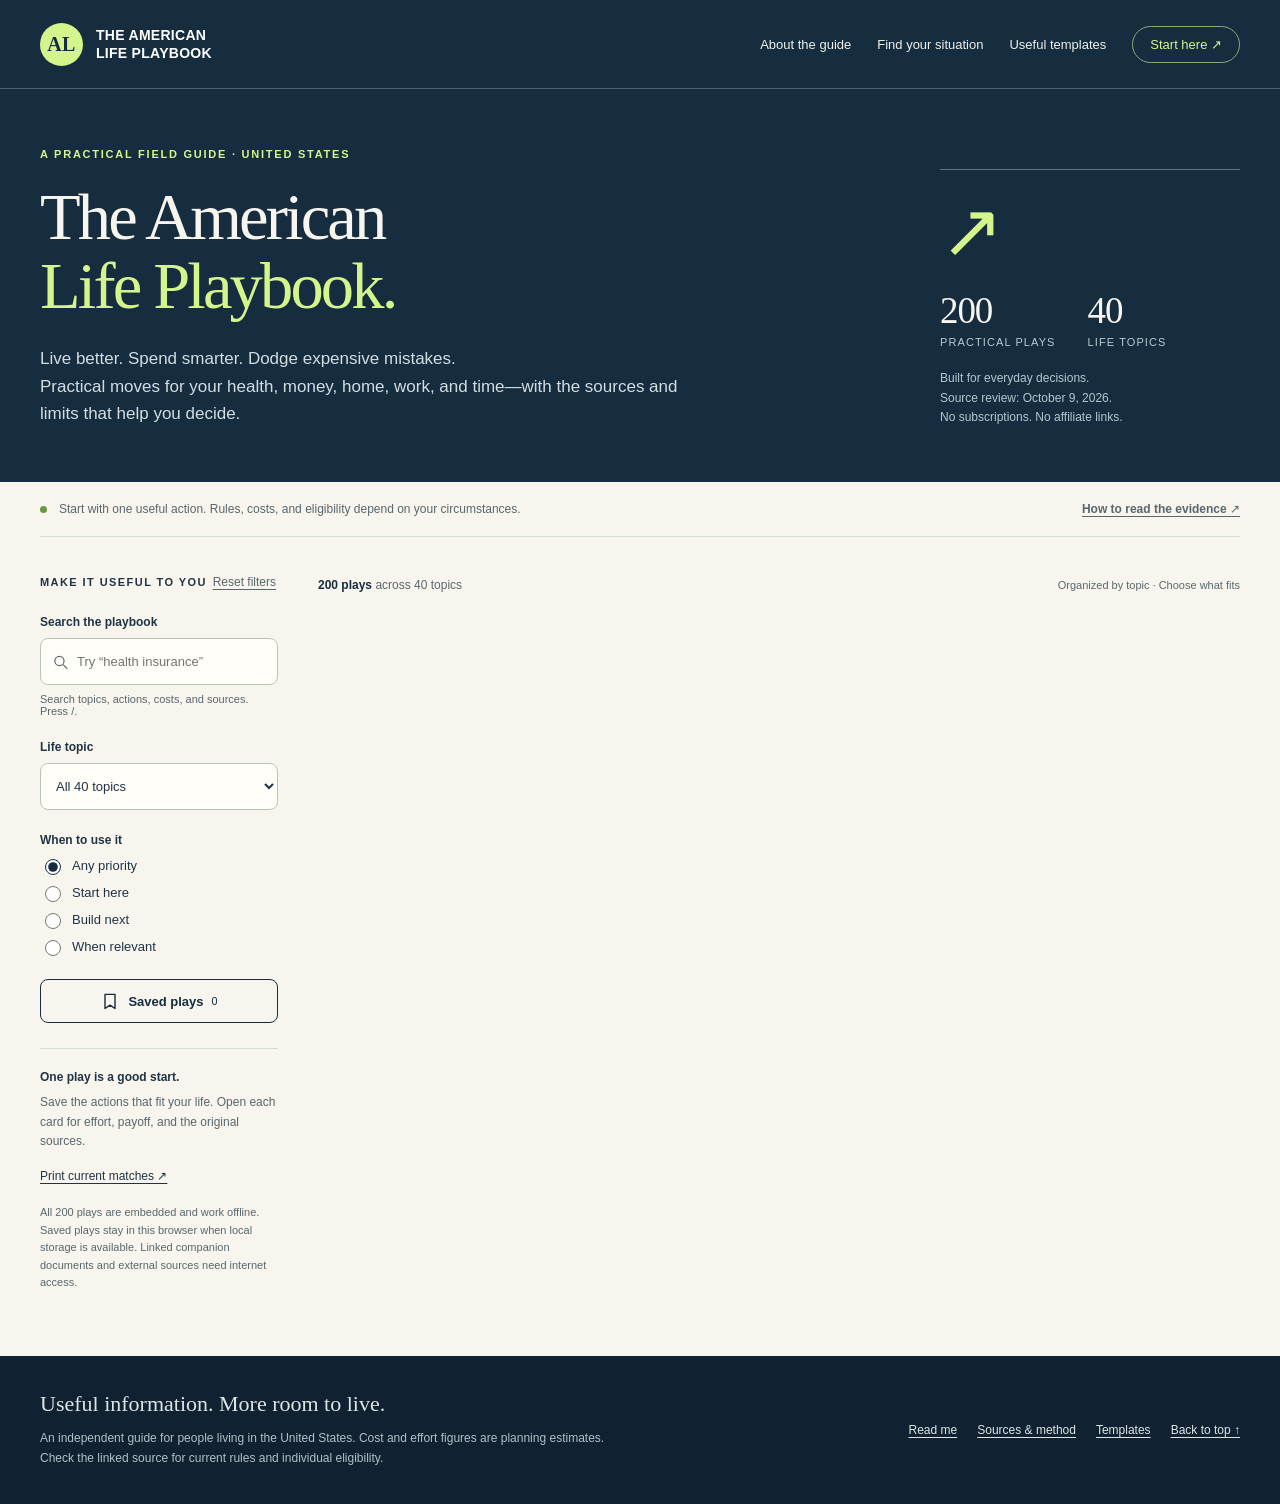
==== assets/reader-template.html @ 7eb9b119 "Publish original artwork and offline reader template" ====
<!doctype html>
<html lang="en">
<head>
  <meta charset="utf-8">
  <meta name="viewport" content="width=device-width,initial-scale=1">
  <meta name="description" content="200 practical, source-linked plays for life in the United States. Spend less where it counts. Protect your time, health, money, and options.">
  <meta name="theme-color" content="#162d40">
  <title>The American Life Playbook — 200 Practical Plays</title>
  <style>
    :root{--navy:#162d40;--navy-deep:#102232;--cream:#f7f5ed;--paper:#fffef9;--lime:#d4f58b;--ink:#203446;--muted:#59676c;--line:#d8ddd1;--orange:#ef8051;--radius:15px;font-family:Arial,Helvetica,sans-serif;color:var(--ink);background:var(--cream);font-synthesis:none}
    *{box-sizing:border-box}html{scroll-behavior:smooth;scroll-padding-top:20px}body{margin:0}button,input,select{font:inherit}button,a,input,select,summary{-webkit-tap-highlight-color:transparent}button{cursor:pointer}a{color:inherit;text-underline-offset:3px}button:focus-visible,a:focus-visible,input:focus-visible,select:focus-visible,summary:focus-visible{outline:3px solid #bc510f;outline-offset:4px}button:disabled{cursor:default}svg{width:20px;height:20px;fill:none;stroke:currentColor;stroke-width:1.7;stroke-linecap:round;stroke-linejoin:round}[hidden]{display:none!important}.skip{position:absolute;left:16px;top:-100px;z-index:10;background:var(--lime);padding:14px}.skip:focus{top:12px}.shell{width:min(1320px,calc(100% - 80px));margin:auto}
    .masthead{background:var(--navy);color:#fff;border-bottom:1px solid #49606e}.masthead-inner{min-height:88px;display:flex;align-items:center;justify-content:space-between;gap:28px}.brand{display:flex;align-items:center;gap:13px;text-decoration:none;font-weight:700;font-size:14px;line-height:1.3;letter-spacing:.02em}.brand-mark{width:43px;height:43px;display:grid;place-items:center;background:var(--lime);color:var(--navy);font:700 20px Georgia,serif;border-radius:50%}.nav-links{display:flex;align-items:center;gap:26px;font-size:13px}.nav-links a{text-decoration:none;color:#eef1e8}.nav-links a:hover{text-decoration:underline}.nav-links .nav-start{border:1px solid #8caa78;border-radius:99px;padding:10px 17px;color:var(--lime)}
    .hero{background:var(--navy);color:var(--cream);padding:59px 0 55px;position:relative;overflow:hidden}.hero-inner{display:grid;grid-template-columns:1fr 300px;gap:72px;align-items:end}.eyebrow{font-size:11px;letter-spacing:.16em;font-weight:700;text-transform:uppercase;margin:0 0 22px;color:var(--lime)}h1{font-family:Georgia,'Times New Roman',serif;font-weight:400;font-size:clamp(44px,5.2vw,72px);letter-spacing:-.043em;line-height:1.04;margin:0 0 25px;max-width:800px}h1 em{font-style:normal;color:var(--lime)}.hero-copy{max-width:655px;font-size:17px;line-height:1.6;color:#d2dde0;margin:0}.edition{border-top:1px solid #60727e;padding-top:23px;position:relative}.edition::before{content:'↗';display:block;color:var(--lime);font-size:76px;font-weight:300;line-height:1;margin-bottom:20px}.edition-stats{display:flex;gap:32px}.edition-stats strong{display:block;font:400 37px Georgia,serif;letter-spacing:-.03em}.edition-stats span{font-size:11px;text-transform:uppercase;letter-spacing:.1em;color:#bacbd3}.edition p{font-size:12px;line-height:1.6;color:#b4c7ce;margin:19px 0 0}
    .quick-note{display:flex;align-items:center;gap:12px;padding:18px 0;font-size:12px;line-height:1.5;color:var(--muted);border-bottom:1px solid var(--line)}.quick-note .dot{width:7px;height:7px;border-radius:50%;background:#67983f;flex:none}.quick-note a{margin-left:auto;white-space:nowrap;font-weight:700}
    .reader-layout{display:grid;grid-template-columns:238px minmax(0,1fr);gap:40px;align-items:start;padding-top:36px}.filters{position:sticky;top:24px;padding-bottom:25px}.filter-heading{display:flex;justify-content:space-between;align-items:center;margin-bottom:24px}.filter-heading h2{font-size:11px;letter-spacing:.13em;text-transform:uppercase;margin:0}.text-button{border:0;padding:2px;background:none;text-decoration:underline;text-underline-offset:3px;color:var(--muted);font-size:12px}.filter-group{margin-bottom:23px}.filter-group>label,.filter-group>span{display:block;font-size:12px;font-weight:700;margin-bottom:9px}.search-wrap{position:relative}.search-wrap svg{position:absolute;left:12px;top:14px;width:17px;color:var(--muted)}input[type=search],select{width:100%;border:1px solid #b7c3b7;border-radius:8px;background:var(--paper);color:var(--ink);height:47px;padding:10px 11px;font-size:13px}input[type=search]{padding-left:36px}.search-hint{font-size:11px;color:var(--muted);margin:8px 0 0}.filter-options{display:grid;gap:8px}.priority-filter{display:flex;align-items:center;gap:8px;font-size:13px}.priority-filter input{width:16px;height:16px;accent-color:var(--navy)}.saved-toggle{width:100%;border:1px solid var(--navy);border-radius:8px;background:transparent;color:var(--navy);display:flex;align-items:center;justify-content:center;gap:8px;min-height:44px;padding:10px;font-size:13px;font-weight:700}.saved-toggle[aria-pressed=true]{background:var(--navy);color:var(--lime)}.saved-toggle small{font-weight:400}.filter-help{border-top:1px solid var(--line);margin-top:25px;padding-top:19px;font-size:12px;line-height:1.65;color:var(--muted)}.filter-help strong{display:block;color:var(--ink);margin-bottom:5px}.filter-help p{margin:0 0 15px}.print-button{background:none;border:0;padding:0;color:var(--ink);text-decoration:underline;text-underline-offset:3px;font-size:12px}.offline-note{font-size:11px;margin-top:17px;color:var(--muted);line-height:1.6}
    .result-bar{display:flex;align-items:center;justify-content:space-between;gap:12px;margin-bottom:30px;min-height:23px}.result-bar p{margin:0;font-size:12px;color:var(--muted)}.result-bar p strong{color:var(--navy)}.result-bar .sort-label{font-size:11px;color:var(--muted)}.chapter{margin-bottom:44px}.chapter-heading{display:flex;align-items:center;gap:13px;margin-bottom:16px;border-top:1px solid var(--line);padding-top:20px}.chapter:first-of-type .chapter-heading{border-top:0;padding-top:0}.chapter-index{display:grid;place-items:center;flex:none;width:32px;height:32px;border-radius:50%;background:var(--navy);color:var(--cream);font:15px Georgia,serif}.chapter-heading h2{font:400 25px/1.2 Georgia,'Times New Roman',serif;letter-spacing:-.025em;margin:0}.chapter-count{margin-left:auto;white-space:nowrap;color:var(--muted);font-size:11px}.play-grid{display:grid;grid-template-columns:repeat(2,minmax(0,1fr));gap:18px;align-items:start}.play{background:var(--paper);border:1px solid var(--line);border-radius:var(--radius);padding:23px 24px 0;scroll-margin-top:24px;box-shadow:0 2px 0 #142c4204;overflow:hidden}.play:target{border-color:#60894a;box-shadow:0 0 0 3px #d4f58b}.play-top{display:flex;align-items:center;gap:10px;margin-bottom:16px}.play-number{font-size:11px;letter-spacing:.05em;font-weight:700;color:var(--muted)}.priority{font-size:10px;line-height:1.4;font-weight:700;border-radius:99px;padding:4px 9px}.priority.start{background:var(--lime);color:#264221}.priority.build{background:#e7edf2;color:#36546b}.priority.relevant{background:#f5e7d7;color:#855331}.icon-button{border:0;background:transparent;color:var(--muted);display:grid;place-items:center;padding:8px;margin:-8px -8px -8px auto;border-radius:7px;min-width:36px;min-height:36px}.icon-button:hover{background:#eef2e8}.bookmark[aria-pressed=true]{color:#527823}.bookmark[aria-pressed=true] svg{fill:var(--lime)}.play h3{font:400 24px/1.15 Georgia,'Times New Roman',serif;letter-spacing:-.022em;margin:0 0 16px}.play h3 a{text-decoration:none}.play h3 a:hover{text-decoration:underline}.play-text p{font-size:13px;line-height:1.7;margin:0 0 22px;color:#435563}.play-text strong{color:var(--navy)}.play-details{border-top:1px solid var(--line)}.play-details summary{cursor:pointer;list-style:none;display:flex;justify-content:space-between;align-items:center;gap:12px;font-weight:700;font-size:11px;padding:17px 0}.play-details summary::-webkit-details-marker{display:none}.play-details summary span{font-size:19px;font-weight:400;line-height:1}.play-details[open] summary span{transform:rotate(45deg)}.detail-content{padding-bottom:20px}.detail-content dl{margin:0}.detail-content dt{font-size:10px;font-weight:700;letter-spacing:.08em;text-transform:uppercase;margin:0 0 6px}.detail-content dd{margin:0 0 17px;font-size:12px;line-height:1.65;color:#455762}.basis a{overflow-wrap:anywhere}.play-actions{border-top:1px dashed var(--line);padding-top:13px;display:flex;flex-wrap:wrap;gap:10px 19px;align-items:center;font-size:11px}.play-actions>a{font-weight:700}.play-actions button{display:flex;align-items:center;gap:5px;border:0;background:none;color:var(--muted);padding:0;font-size:11px}.play-actions button svg{width:15px;height:15px}.empty-state{padding:60px 28px;text-align:center;border:1px dashed #a8b5a5;border-radius:var(--radius);background:#eeefe5;margin-bottom:50px}.empty-state h2{font:32px Georgia,serif;margin:0 0 12px}.empty-state p{font-size:14px;line-height:1.6;color:var(--muted);max-width:470px;margin:0 auto 22px}.button-solid{background:var(--navy);color:var(--cream);border:0;border-radius:99px;padding:12px 20px;font-size:13px}.noscript-note{background:#fff0d9;padding:18px;font-size:14px;line-height:1.5}.copy-fallback{background:var(--lime);border:1px solid var(--navy);padding:14px;border-radius:10px;position:fixed;bottom:20px;left:50%;transform:translateX(-50%);z-index:20;width:min(580px,calc(100% - 32px));box-shadow:0 10px 30px #10223230}.copy-fallback label{font-size:12px;font-weight:700;display:block;margin-bottom:8px}.copy-fallback input{padding:9px;border:1px solid var(--navy);width:calc(100% - 64px);font-size:12px}.copy-fallback button{border:0;background:none;font-size:12px;padding:10px}.toast{background:var(--navy);color:var(--cream);position:fixed;bottom:22px;left:50%;transform:translateX(-50%);z-index:15;padding:13px 20px;border-radius:9px;font-size:13px;box-shadow:0 4px 20px #10223220;max-width:calc(100% - 32px);text-align:center;pointer-events:none}.toast:empty{display:none}.footer{background:var(--navy-deep);color:#dce5e4;padding:35px 0;margin-top:28px}.footer-inner{display:flex;justify-content:space-between;gap:40px;align-items:center}.footer strong{font-family:Georgia,serif;font-weight:400;font-size:22px}.footer p{font-size:12px;line-height:1.7;color:#afc0c7;max-width:590px;margin:11px 0 0}.footer-links{display:flex;gap:20px;flex-wrap:wrap;font-size:12px;white-space:nowrap}.print-heading{display:none}
    @media(min-width:1500px){.shell{width:min(1380px,calc(100% - 100px))}.reader-layout{grid-template-columns:250px minmax(0,1fr);gap:50px}.play-text p{font-size:14px}}
    @media(max-width:1050px){.shell{width:calc(100% - 48px)}.hero-inner{gap:40px;grid-template-columns:1fr 220px}.reader-layout{grid-template-columns:200px minmax(0,1fr);gap:24px}.play-grid{gap:14px}.play{padding:20px 19px 0}.play h3{font-size:22px}.nav-links{gap:17px}.chapter-heading h2{font-size:23px}}
    @media(max-width:820px){.masthead-inner{min-height:76px}.nav-links{gap:15px}.nav-links .optional{display:none}.hero{padding:43px 0}.hero-inner{grid-template-columns:1fr}.hero-copy{font-size:16px}.edition{display:flex;align-items:center;gap:35px;padding-top:20px}.edition::before{display:none}.edition p{margin:0;font-size:11px}.edition-stats strong{font-size:29px}.edition-stats{gap:24px}.quick-note{align-items:flex-start}.quick-note a{white-space:normal}.reader-layout{display:block;padding-top:25px}.filters{position:static;display:grid;grid-template-columns:1fr 1fr;gap:0 18px;border-bottom:1px solid var(--line);padding-bottom:22px;margin-bottom:26px}.filter-heading{grid-column:1/-1;margin-bottom:18px}.filter-group{margin-bottom:17px}.priority-group{grid-column:1/-1}.filter-options{display:flex;flex-wrap:wrap;gap:10px 20px}.saved-toggle{grid-column:1}.filter-help{grid-column:2;border:0;margin:0;padding:0;display:flex;align-items:center;justify-content:flex-end}.filter-help strong,.filter-help p,.offline-note{display:none}.result-bar{margin-bottom:23px}.chapter-heading{padding-top:16px}.footer-inner{align-items:flex-start}.footer-links{max-width:190px}}
    @media(max-width:560px){.shell{width:calc(100% - 32px)}.brand{font-size:12px;gap:10px}.brand-mark{width:36px;height:36px;font-size:17px}.nav-links a:not(.nav-start){display:none}.nav-links .nav-start{font-size:11px;padding:9px 13px}.hero{padding:34px 0 31px}h1{font-size:45px;margin-bottom:20px}.eyebrow{font-size:9px;letter-spacing:.12em;margin-bottom:18px}.hero-copy{font-size:14px}.hero-inner{gap:27px}.edition{gap:27px}.edition-stats{gap:19px}.edition-stats span{font-size:9px}.edition p{font-size:10px;max-width:160px}.quick-note{font-size:10px;gap:8px;padding:14px 0;flex-wrap:wrap}.quick-note .dot{margin-top:4px}.quick-note a{margin-left:15px}.filters{gap:0 12px}.search-group{grid-column:1/-1}.chapter-group{grid-column:1/-1}.search-hint{display:none}.filter-options{gap:10px 16px}.priority-filter{font-size:12px}.saved-toggle{font-size:12px}.result-bar .sort-label{display:none}.play-grid{grid-template-columns:1fr;gap:14px}.chapter-heading{gap:10px}.chapter-heading h2{font-size:24px}.chapter-count{font-size:10px}.chapter-index{width:29px;height:29px;font-size:13px}.play{padding:23px 23px 0}.play h3{font-size:26px}.play-text p{font-size:14px;line-height:1.7}.play-details summary{font-size:12px}.detail-content dd{font-size:13px}.chapter{margin-bottom:34px}.footer-inner{display:block}.footer-links{margin-top:25px;max-width:none;gap:16px}.footer{margin-top:5px;padding:30px 0}.footer strong{font-size:21px}}
    @media(prefers-reduced-motion:reduce){html{scroll-behavior:auto}*{transition:none!important}}
    @media print{html,body{background:white;color:black}.shell{width:100%}.masthead,.hero,.quick-note,.filters,.footer,.result-bar,.copy-fallback,.toast,.play-actions,.bookmark,.empty-state,.noscript-note{display:none!important}.print-heading{display:block;font:25px Georgia,serif;margin:0 0 12px}.reader-layout{display:block;padding:0}.chapter{margin:0 0 25px;break-inside:auto}.chapter-heading{padding-top:10px}.chapter-heading h2{font-size:21px}.chapter-index{color:black;background:none;border:1px solid black}.play-grid{display:block}.play{border:1px solid #999;margin-bottom:12px;padding:15px 17px 0;break-inside:avoid;box-shadow:none}.play h3{font-size:20px}.play-text p{font-size:10pt;line-height:1.45}.play-details summary{display:none}.play-details .detail-content{display:block}.play-details{border:0}.detail-content dt{font-size:9pt}.detail-content dd{font-size:9pt;line-height:1.4;margin-bottom:8px}.priority{border:1px solid #999;background:none!important;color:black!important}.basis a{color:black;text-decoration:underline}.basis a::after{content:' (' attr(href) ')';font-size:8pt}.play:target{box-shadow:none;border-color:#999}a{color:black}a[href^='#']{text-decoration:none}.chapter-count{color:black}[hidden]{display:none!important}}
  </style>
</head>
<body id="top">
  <a class="skip" href="#playbook">Skip to the plays</a>
  <header class="masthead"><div class="shell masthead-inner"><a class="brand" href="#top"><span class="brand-mark" aria-hidden="true">AL</span><span>THE AMERICAN<br>LIFE PLAYBOOK</span></a><nav class="nav-links" aria-label="Guide resources"><a class="optional" href="README.md">About the guide</a><a href="SCENARIOS.md">Find your situation</a><a class="optional" href="TEMPLATES.md">Useful templates</a><a class="nav-start" href="START-HERE.md">Start here ↗</a></nav></div></header>
  <section class="hero" aria-labelledby="main-title"><div class="shell hero-inner"><div><p class="eyebrow">A practical field guide · United States</p><h1 id="main-title">The American<br><em>Life Playbook.</em></h1><p class="hero-copy">Live better. Spend smarter. Dodge expensive mistakes.<br>Practical moves for your health, money, home, work, and time—with the sources and limits that help you decide.</p></div><div class="edition"><div class="edition-stats"><div><strong>200</strong><span>Practical plays</span></div><div><strong>40</strong><span>Life topics</span></div></div><p>Built for everyday decisions.<br>Source review: October 9, 2026.<br>No subscriptions. No affiliate links.</p></div></div></section>
  <div class="shell"><div class="quick-note"><span class="dot" aria-hidden="true"></span><span>Start with one useful action. Rules, costs, and eligibility depend on your circumstances.</span><a href="METHODOLOGY.md">How to read the evidence ↗</a></div>
  <noscript><p class="noscript-note">All 200 plays are available below. Search, filters, and saved plays need JavaScript; chapter files and source links work without it.</p></noscript>
  <div class="reader-layout"><aside class="filters" aria-label="Find a play"><div class="filter-heading"><h2>Make it useful to you</h2><button class="text-button" id="reset" type="button">Reset filters</button></div><div class="filter-group search-group"><label for="search">Search the playbook</label><div class="search-wrap"><svg viewBox="0 0 24 24" aria-hidden="true"><circle cx="10.5" cy="10.5" r="6.5"/><path d="m16 16 5 5"/></svg><input id="search" type="search" placeholder="Try “health insurance”" autocomplete="off" spellcheck="false" aria-controls="playbook"></div><p class="search-hint">Search topics, actions, costs, and sources. Press /.</p></div><div class="filter-group chapter-group"><label for="chapter">Life topic</label><select id="chapter" aria-controls="playbook"><option value="all">All 40 topics</option><!--CHAPTER_OPTIONS--></select></div><div class="filter-group priority-group"><span id="priority-label">When to use it</span><div class="filter-options" role="radiogroup" aria-labelledby="priority-label"><label class="priority-filter"><input type="radio" name="priority" value="all" checked> Any priority</label><label class="priority-filter"><input type="radio" name="priority" value="Start here"> Start here</label><label class="priority-filter"><input type="radio" name="priority" value="Build next"> Build next</label><label class="priority-filter"><input type="radio" name="priority" value="When relevant"> When relevant</label></div></div><button class="saved-toggle" id="saved-only" type="button" aria-pressed="false"><svg viewBox="0 0 24 24" aria-hidden="true"><path d="M6 4h12v17l-6-4-6 4V4Z"/></svg> Saved plays <small id="saved-count">0</small></button><div class="filter-help"><div><strong>One play is a good start.</strong><p>Save the actions that fit your life. Open each card for effort, payoff, and the original sources.</p><button class="print-button" type="button" id="print">Print current matches ↗</button></div></div><p class="offline-note">All 200 plays are embedded and work offline. Saved plays stay in this browser when local storage is available. Linked companion documents and external sources need internet access.</p></aside>
  <main id="playbook"><h2 class="print-heading">The American Life Playbook — selected plays</h2><div class="result-bar"><p id="results" aria-live="polite" aria-atomic="true"><strong>200 plays</strong> across 40 topics</p><span class="sort-label">Organized by topic · Choose what fits</span></div><div class="empty-state" id="empty" hidden><h2>No plays in this view.</h2><p>Try fewer search words, a different topic, or another priority. Your saved list starts when you select a bookmark on a play.</p><button class="button-solid" id="empty-reset" type="button">Show all 200 plays</button></div><!--PLAY_SECTIONS--></main></div></div>
  <footer class="footer"><div class="shell footer-inner"><div><strong>Useful information. More room to live.</strong><p>An independent guide for people living in the United States. Cost and effort figures are planning estimates. Check the linked source for current rules and individual eligibility.</p></div><nav class="footer-links" aria-label="More guide resources"><a href="README.md">Read me</a><a href="METHODOLOGY.md">Sources &amp; method</a><a href="TEMPLATES.md">Templates</a><a href="#top">Back to top ↑</a></nav></div></footer>
  <div class="toast" id="notice" role="status" aria-live="polite"></div><div class="copy-fallback" id="copy-fallback" hidden><label for="copy-value">Copy this reference with your device's copy command:</label><input id="copy-value" readonly><button id="copy-close" type="button">Close</button></div>
  <script id="play-data" type="application/json"><!--PLAY_DATA--></script>
  <script>
  (()=>{'use strict';
    const plays=JSON.parse(document.getElementById('play-data').textContent),byId=new Map(plays.map(p=>[p.id,p]));
    const $=id=>document.getElementById(id),search=$('search'),chapter=$('chapter'),savedButton=$('saved-only'),notice=$('notice');
    const normalize=value=>value.toLowerCase().normalize('NFKD').replace(/[\u0300-\u036f]/g,'');
    const storageKey='american-life-playbook:saved:v1';let saved=new Set(),storageWorks=true,showSaved=false,noticeTimer;
    try{const raw=JSON.parse(localStorage.getItem(storageKey)||'[]');if(Array.isArray(raw))saved=new Set(raw.filter(id=>byId.has(id)));}catch{storageWorks=false;}
    const cards=new Map(plays.map(p=>[p.id,$(p.id)])),haystacks=new Map(plays.map(p=>[p.id,normalize(p.search)]));
    function announce(message){clearTimeout(noticeTimer);notice.textContent=message;noticeTimer=setTimeout(()=>notice.textContent='',4200);}
    function refreshSaved(){document.querySelectorAll('[data-save]').forEach(button=>{const id=button.dataset.save,p=byId.get(id),active=saved.has(id);button.setAttribute('aria-pressed',String(active));button.setAttribute('aria-label',`${active?'Unsave':'Save'} play ${p.number}: ${p.title}`);});$('saved-count').textContent=String(saved.size);savedButton.setAttribute('aria-pressed',String(showSaved));}
    function render(){const terms=normalize(search.value.trim()).split(/\s+/).filter(Boolean),priority=document.querySelector('input[name=priority]:checked').value;let count=0;const chapterCounts=new Map();for(const play of plays){const visible=(chapter.value==='all'||Number(chapter.value)===play.chapter)&&(priority==='all'||priority===play.priority)&&(!showSaved||saved.has(play.id))&&terms.every(term=>haystacks.get(play.id).includes(term));cards.get(play.id).hidden=!visible;if(visible){count++;chapterCounts.set(play.chapter,(chapterCounts.get(play.chapter)||0)+1);}}document.querySelectorAll('.chapter').forEach(section=>{const n=chapterCounts.get(Number(section.dataset.chapter))||0;section.hidden=n===0;section.querySelector('.chapter-count').textContent=`${n} ${n===1?'play':'plays'}`;});$('results').innerHTML=`<strong>${count} ${count===1?'play':'plays'}</strong> across ${chapterCounts.size} ${chapterCounts.size===1?'topic':'topics'}${showSaved?' · saved only':''}`;$('empty').hidden=count!==0;}
    function reset(){search.value='';chapter.value='all';document.querySelector('input[name=priority][value=all]').checked=true;showSaved=false;refreshSaved();render();}
    search.addEventListener('input',render);chapter.addEventListener('change',render);document.querySelectorAll('input[name=priority]').forEach(el=>el.addEventListener('change',render));$('reset').addEventListener('click',reset);$('empty-reset').addEventListener('click',reset);savedButton.addEventListener('click',()=>{showSaved=!showSaved;refreshSaved();render();});
    document.addEventListener('click',async event=>{const save=event.target.closest('[data-save]');if(save){const id=save.dataset.save,wasSaved=saved.has(id);wasSaved?saved.delete(id):saved.add(id);try{localStorage.setItem(storageKey,JSON.stringify([...saved]));storageWorks=true;}catch{storageWorks=false;}refreshSaved();render();announce(`${wasSaved?'Removed from saved plays.':'Play saved.'}${storageWorks?'':' Saved changes last only for this session; browser storage is unavailable.'}`);return;}const share=event.target.closest('[data-share]');if(share){const play=byId.get(share.dataset.share);let value=`${play.number} — ${play.title}`;if(/^https?:$/.test(location.protocol)){const url=new URL(location.href);url.hash=play.id;value=url.href;}try{if(!navigator.clipboard?.writeText)throw new Error('Clipboard unavailable');await navigator.clipboard.writeText(value);announce(/^https?:$/.test(location.protocol)?'Link copied.':'Play number and title copied.');}catch{$('copy-fallback').hidden=false;$('copy-value').value=value;$('copy-value').focus();$('copy-value').select();}}});
    $('copy-close').addEventListener('click',()=>{$('copy-fallback').hidden=true;});document.addEventListener('keydown',event=>{if(event.key==='/'&&!event.ctrlKey&&!event.metaKey&&!event.altKey&&!/^(INPUT|TEXTAREA|SELECT)$/.test(document.activeElement.tagName)&&!document.activeElement.isContentEditable){event.preventDefault();search.focus();}if(event.key==='Escape')$('copy-fallback').hidden=true;});
    function showHash(){let id;try{id=decodeURIComponent(location.hash.slice(1));}catch{return;}if(!byId.has(id))return;const card=cards.get(id);if(card.hidden)reset();card.querySelector('details').open=true;requestAnimationFrame(()=>card.scrollIntoView({block:'start'}));}
    window.addEventListener('hashchange',showHash);let printOpened=[];window.addEventListener('beforeprint',()=>{printOpened=[];for(const card of cards.values()){const details=card.querySelector('details');if(!card.hidden&&!details.open){details.open=true;printOpened.push(details);}}});window.addEventListener('afterprint',()=>{printOpened.forEach(details=>details.open=false);printOpened=[];});$('print').addEventListener('click',()=>window.print());refreshSaved();render();showHash();
  })();
  </script>
</body>
</html>
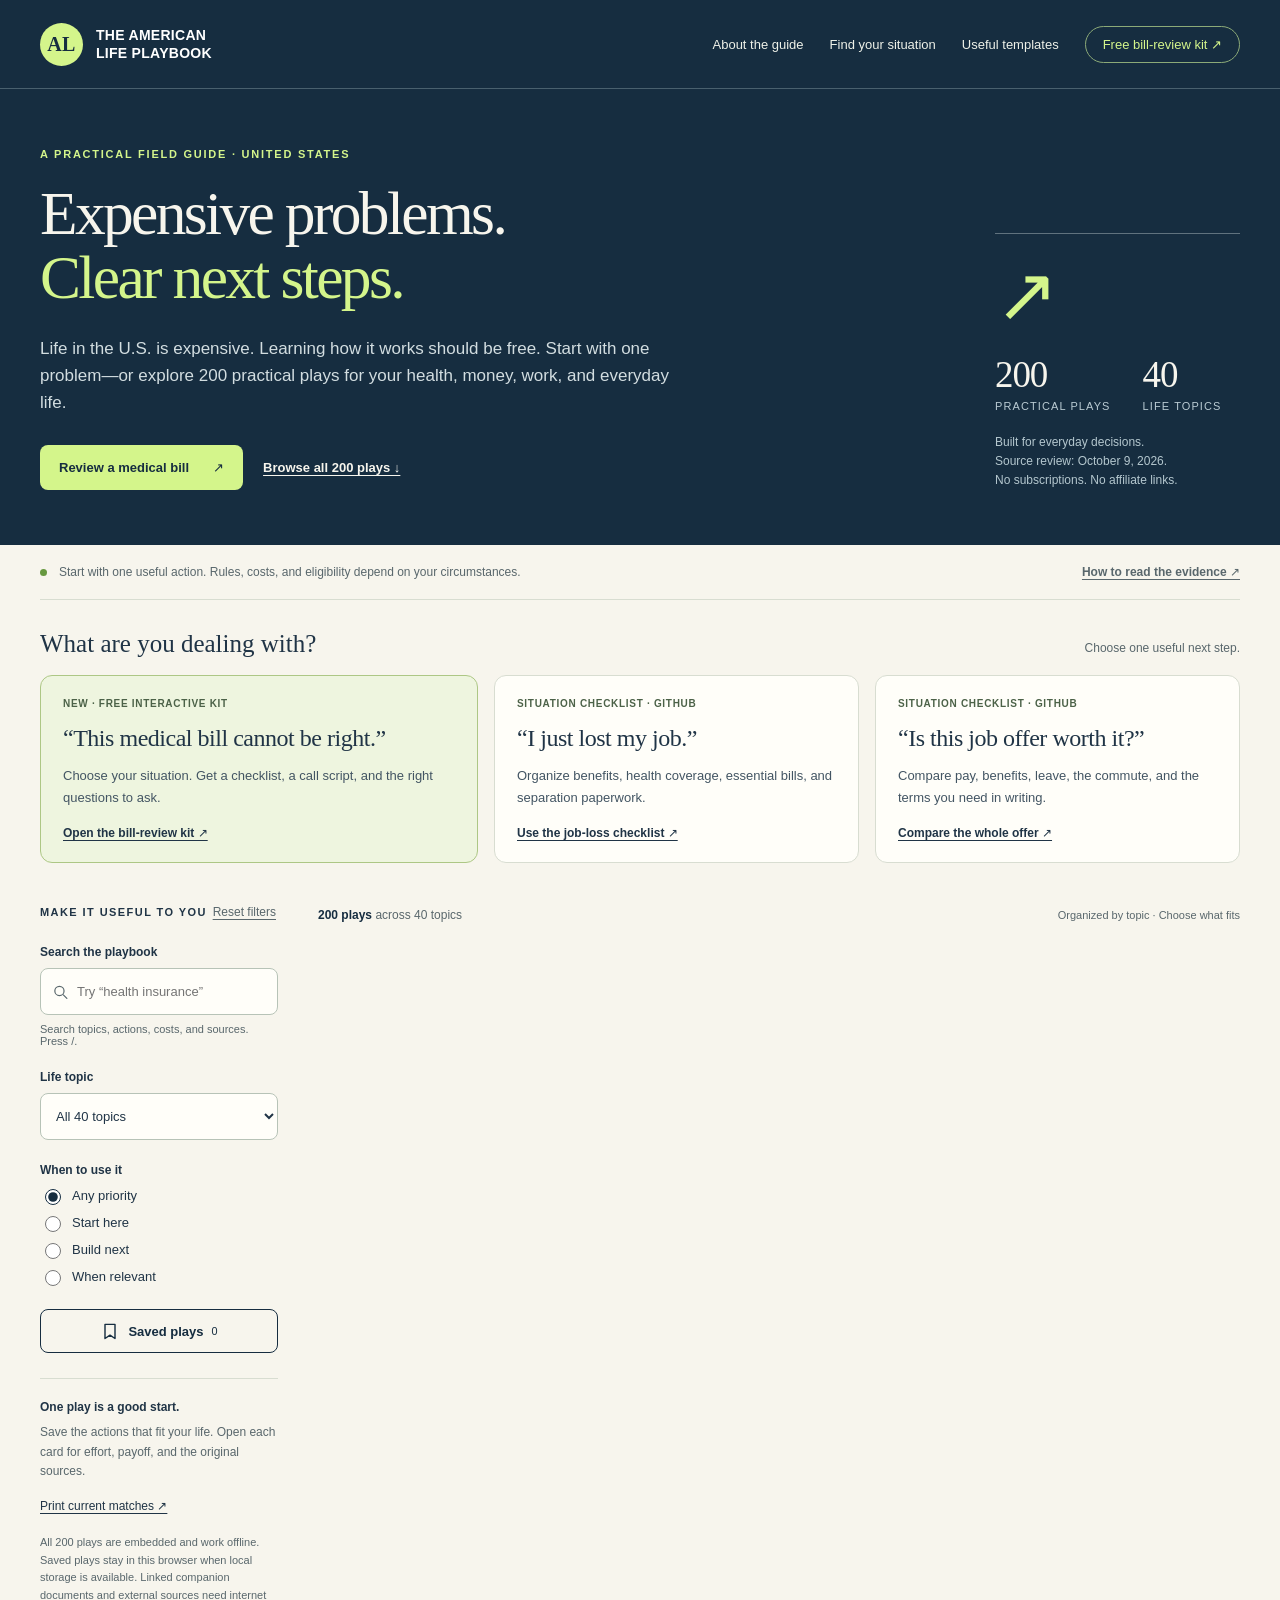
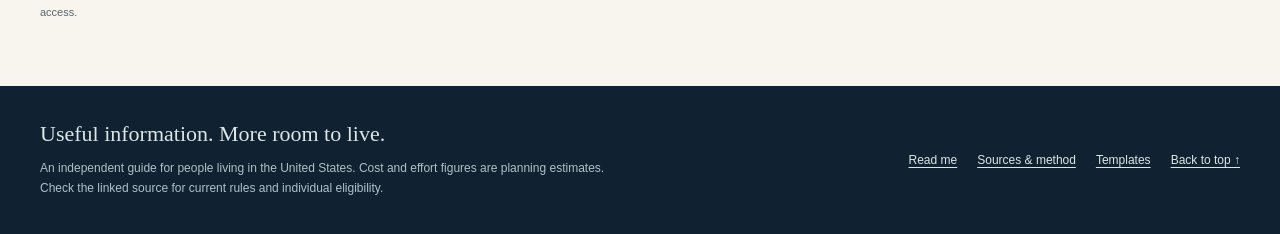
==== commit cfeb8dee: "Add share cards and task-focused homepage template" ====
--- a/assets/reader-template.html
+++ b/assets/reader-template.html
@@ -3,9 +3,20 @@
 <head>
   <meta charset="utf-8">
   <meta name="viewport" content="width=device-width,initial-scale=1">
-  <meta name="description" content="200 practical, source-linked plays for life in the United States. Spend less where it counts. Protect your time, health, money, and options.">
+  <meta name="description" content="Life in the U.S. is expensive. Learning how it works should be free. Start with a medical-bill review kit, then explore 200 practical plays for everyday life.">
+  <link rel="canonical" href="https://gerrygao1995-coder.github.io/the-american-life-playbook/">
+  <link rel="sitemap" type="application/xml" href="https://gerrygao1995-coder.github.io/the-american-life-playbook/sitemap.xml">
+  <meta property="og:type" content="website">
+  <meta property="og:title" content="The American Life Playbook — Expensive problems. Clear next steps.">
+  <meta property="og:description" content="A free medical-bill review kit, 200 practical plays, and the sources behind them. No signup. No affiliate links.">
+  <meta property="og:url" content="https://gerrygao1995-coder.github.io/the-american-life-playbook/">
+  <meta property="og:image" content="https://gerrygao1995-coder.github.io/the-american-life-playbook/assets/social-preview.png">
+  <meta property="og:image:width" content="1280">
+  <meta property="og:image:height" content="640">
+  <meta property="og:image:alt" content="The American Life Playbook. Life in the U.S. is expensive. Learning how it works should be free.">
+  <meta name="twitter:card" content="summary_large_image">
   <meta name="theme-color" content="#162d40">
-  <title>The American Life Playbook — 200 Practical Plays</title>
+  <title>The American Life Playbook — Free Tools for Expensive Problems</title>
   <style>
     :root{--navy:#162d40;--navy-deep:#102232;--cream:#f7f5ed;--paper:#fffef9;--lime:#d4f58b;--ink:#203446;--muted:#59676c;--line:#d8ddd1;--orange:#ef8051;--radius:15px;font-family:Arial,Helvetica,sans-serif;color:var(--ink);background:var(--cream);font-synthesis:none}
     *{box-sizing:border-box}html{scroll-behavior:smooth;scroll-padding-top:20px}body{margin:0}button,input,select{font:inherit}button,a,input,select,summary{-webkit-tap-highlight-color:transparent}button{cursor:pointer}a{color:inherit;text-underline-offset:3px}button:focus-visible,a:focus-visible,input:focus-visible,select:focus-visible,summary:focus-visible{outline:3px solid #bc510f;outline-offset:4px}button:disabled{cursor:default}svg{width:20px;height:20px;fill:none;stroke:currentColor;stroke-width:1.7;stroke-linecap:round;stroke-linejoin:round}[hidden]{display:none!important}.skip{position:absolute;left:16px;top:-100px;z-index:10;background:var(--lime);padding:14px}.skip:focus{top:12px}.shell{width:min(1320px,calc(100% - 80px));margin:auto}
@@ -20,13 +31,19 @@
     @media(max-width:560px){.shell{width:calc(100% - 32px)}.brand{font-size:12px;gap:10px}.brand-mark{width:36px;height:36px;font-size:17px}.nav-links a:not(.nav-start){display:none}.nav-links .nav-start{font-size:11px;padding:9px 13px}.hero{padding:34px 0 31px}h1{font-size:45px;margin-bottom:20px}.eyebrow{font-size:9px;letter-spacing:.12em;margin-bottom:18px}.hero-copy{font-size:14px}.hero-inner{gap:27px}.edition{gap:27px}.edition-stats{gap:19px}.edition-stats span{font-size:9px}.edition p{font-size:10px;max-width:160px}.quick-note{font-size:10px;gap:8px;padding:14px 0;flex-wrap:wrap}.quick-note .dot{margin-top:4px}.quick-note a{margin-left:15px}.filters{gap:0 12px}.search-group{grid-column:1/-1}.chapter-group{grid-column:1/-1}.search-hint{display:none}.filter-options{gap:10px 16px}.priority-filter{font-size:12px}.saved-toggle{font-size:12px}.result-bar .sort-label{display:none}.play-grid{grid-template-columns:1fr;gap:14px}.chapter-heading{gap:10px}.chapter-heading h2{font-size:24px}.chapter-count{font-size:10px}.chapter-index{width:29px;height:29px;font-size:13px}.play{padding:23px 23px 0}.play h3{font-size:26px}.play-text p{font-size:14px;line-height:1.7}.play-details summary{font-size:12px}.detail-content dd{font-size:13px}.chapter{margin-bottom:34px}.footer-inner{display:block}.footer-links{margin-top:25px;max-width:none;gap:16px}.footer{margin-top:5px;padding:30px 0}.footer strong{font-size:21px}}
     @media(prefers-reduced-motion:reduce){html{scroll-behavior:auto}*{transition:none!important}}
     @media print{html,body{background:white;color:black}.shell{width:100%}.masthead,.hero,.quick-note,.filters,.footer,.result-bar,.copy-fallback,.toast,.play-actions,.bookmark,.empty-state,.noscript-note{display:none!important}.print-heading{display:block;font:25px Georgia,serif;margin:0 0 12px}.reader-layout{display:block;padding:0}.chapter{margin:0 0 25px;break-inside:auto}.chapter-heading{padding-top:10px}.chapter-heading h2{font-size:21px}.chapter-index{color:black;background:none;border:1px solid black}.play-grid{display:block}.play{border:1px solid #999;margin-bottom:12px;padding:15px 17px 0;break-inside:avoid;box-shadow:none}.play h3{font-size:20px}.play-text p{font-size:10pt;line-height:1.45}.play-details summary{display:none}.play-details .detail-content{display:block}.play-details{border:0}.detail-content dt{font-size:9pt}.detail-content dd{font-size:9pt;line-height:1.4;margin-bottom:8px}.priority{border:1px solid #999;background:none!important;color:black!important}.basis a{color:black;text-decoration:underline}.basis a::after{content:' (' attr(href) ')';font-size:8pt}.play:target{box-shadow:none;border-color:#999}a{color:black}a[href^='#']{text-decoration:none}.chapter-count{color:black}[hidden]{display:none!important}}
+
+    .hero-actions{display:flex;align-items:center;flex-wrap:wrap;gap:20px;margin-top:29px;font-size:13px;font-weight:700}.primary-cta{display:inline-flex;align-items:center;gap:24px;background:var(--lime);color:var(--navy);padding:15px 19px;border-radius:8px;text-decoration:none}.primary-cta:hover{background:#e6ffb9}.secondary-cta{color:var(--cream)}.hero-inner{grid-template-columns:minmax(0,1fr) 245px;gap:38px}.hero h1{font-size:clamp(42px,4.8vw,67px)}.problem-starts{padding:30px 0 4px}.problem-heading{display:flex;align-items:baseline;justify-content:space-between;gap:16px;margin-bottom:17px}.problem-heading h2{font:400 25px Georgia,serif;margin:0}.problem-heading>span{font-size:12px;color:var(--muted)}.problem-grid{display:grid;grid-template-columns:1.2fr 1fr 1fr;gap:16px}.problem-card{border:1px solid var(--line);background:var(--paper);border-radius:12px;padding:22px;text-decoration:none;display:flex;flex-direction:column;align-items:flex-start}.problem-card.featured{background:#eef5df;border-color:#adc785}.problem-card:hover{border-color:#527823}.problem-label{font-size:10px;letter-spacing:.07em;text-transform:uppercase;font-weight:700;color:#4c6248}.problem-card h3{font:400 24px/1.16 Georgia,serif;letter-spacing:-.02em;margin:16px 0 12px}.problem-card p{font-size:13px;line-height:1.65;margin:0 0 18px;color:#435563}.problem-link{margin-top:auto;font-size:12px;font-weight:700;text-decoration:underline;text-underline-offset:3px}
+    @media(max-width:820px){.hero-inner{grid-template-columns:1fr}.problem-grid{grid-template-columns:1fr 1fr}.problem-card.featured{grid-column:1/-1}.problem-heading>span{display:none}}
+    @media(max-width:560px){.hero h1{font-size:42px}.hero-actions{gap:18px;font-size:12px}.problem-grid{grid-template-columns:1fr}.problem-card.featured{grid-column:auto}.problem-heading h2{font-size:24px}.problem-card{padding:21px}.problem-card h3{font-size:25px}.problem-card p{font-size:14px}.problem-starts{padding-top:25px}}
+    @media print{.problem-starts{display:none!important}}
   </style>
 </head>
 <body id="top">
   <a class="skip" href="#playbook">Skip to the plays</a>
-  <header class="masthead"><div class="shell masthead-inner"><a class="brand" href="#top"><span class="brand-mark" aria-hidden="true">AL</span><span>THE AMERICAN<br>LIFE PLAYBOOK</span></a><nav class="nav-links" aria-label="Guide resources"><a class="optional" href="README.md">About the guide</a><a href="SCENARIOS.md">Find your situation</a><a class="optional" href="TEMPLATES.md">Useful templates</a><a class="nav-start" href="START-HERE.md">Start here ↗</a></nav></div></header>
-  <section class="hero" aria-labelledby="main-title"><div class="shell hero-inner"><div><p class="eyebrow">A practical field guide · United States</p><h1 id="main-title">The American<br><em>Life Playbook.</em></h1><p class="hero-copy">Live better. Spend smarter. Dodge expensive mistakes.<br>Practical moves for your health, money, home, work, and time—with the sources and limits that help you decide.</p></div><div class="edition"><div class="edition-stats"><div><strong>200</strong><span>Practical plays</span></div><div><strong>40</strong><span>Life topics</span></div></div><p>Built for everyday decisions.<br>Source review: October 9, 2026.<br>No subscriptions. No affiliate links.</p></div></div></section>
+  <header class="masthead"><div class="shell masthead-inner"><a class="brand" href="#top"><span class="brand-mark" aria-hidden="true">AL</span><span>THE AMERICAN<br>LIFE PLAYBOOK</span></a><nav class="nav-links" aria-label="Guide resources"><a class="optional" href="README.md">About the guide</a><a href="SCENARIOS.md">Find your situation</a><a class="optional" href="TEMPLATES.md">Useful templates</a><a class="nav-start" href="https://gerrygao1995-coder.github.io/the-american-life-playbook/medical-bills/">Free bill-review kit ↗</a></nav></div></header>
+  <section class="hero" aria-labelledby="main-title"><div class="shell hero-inner"><div><p class="eyebrow">A practical field guide · United States</p><h1 id="main-title">Expensive problems.<br><em>Clear next steps.</em></h1><p class="hero-copy">Life in the U.S. is expensive. Learning how it works should be free. Start with one problem—or explore 200 practical plays for your health, money, work, and everyday life.</p><div class="hero-actions"><a class="primary-cta" href="https://gerrygao1995-coder.github.io/the-american-life-playbook/medical-bills/">Review a medical bill <span aria-hidden="true">↗</span></a><a class="secondary-cta" href="#playbook">Browse all 200 plays ↓</a></div></div><div class="edition"><div class="edition-stats"><div><strong>200</strong><span>Practical plays</span></div><div><strong>40</strong><span>Life topics</span></div></div><p>Built for everyday decisions.<br>Source review: October 9, 2026.<br>No subscriptions. No affiliate links.</p></div></div></section>
   <div class="shell"><div class="quick-note"><span class="dot" aria-hidden="true"></span><span>Start with one useful action. Rules, costs, and eligibility depend on your circumstances.</span><a href="METHODOLOGY.md">How to read the evidence ↗</a></div>
+  <section class="problem-starts" aria-labelledby="problem-title"><div class="problem-heading"><h2 id="problem-title">What are you dealing with?</h2><span>Choose one useful next step.</span></div><div class="problem-grid"><a class="problem-card featured" href="https://gerrygao1995-coder.github.io/the-american-life-playbook/medical-bills/"><span class="problem-label">New · Free interactive kit</span><h3>“This medical bill cannot be right.”</h3><p>Choose your situation. Get a checklist, a call script, and the right questions to ask.</p><span class="problem-link">Open the bill-review kit ↗</span></a><a class="problem-card" href="https://github.com/gerrygao1995-coder/the-american-life-playbook/blob/main/SCENARIOS.md#1-i-lost-my-job"><span class="problem-label">Situation checklist · GitHub</span><h3>“I just lost my job.”</h3><p>Organize benefits, health coverage, essential bills, and separation paperwork.</p><span class="problem-link">Use the job-loss checklist ↗</span></a><a class="problem-card" href="https://github.com/gerrygao1995-coder/the-american-life-playbook/blob/main/SCENARIOS.md#3-i-am-comparing-job-offers"><span class="problem-label">Situation checklist · GitHub</span><h3>“Is this job offer worth it?”</h3><p>Compare pay, benefits, leave, the commute, and the terms you need in writing.</p><span class="problem-link">Compare the whole offer ↗</span></a></div></section>
   <noscript><p class="noscript-note">All 200 plays are available below. Search, filters, and saved plays need JavaScript; chapter files and source links work without it.</p></noscript>
   <div class="reader-layout"><aside class="filters" aria-label="Find a play"><div class="filter-heading"><h2>Make it useful to you</h2><button class="text-button" id="reset" type="button">Reset filters</button></div><div class="filter-group search-group"><label for="search">Search the playbook</label><div class="search-wrap"><svg viewBox="0 0 24 24" aria-hidden="true"><circle cx="10.5" cy="10.5" r="6.5"/><path d="m16 16 5 5"/></svg><input id="search" type="search" placeholder="Try “health insurance”" autocomplete="off" spellcheck="false" aria-controls="playbook"></div><p class="search-hint">Search topics, actions, costs, and sources. Press /.</p></div><div class="filter-group chapter-group"><label for="chapter">Life topic</label><select id="chapter" aria-controls="playbook"><option value="all">All 40 topics</option><!--CHAPTER_OPTIONS--></select></div><div class="filter-group priority-group"><span id="priority-label">When to use it</span><div class="filter-options" role="radiogroup" aria-labelledby="priority-label"><label class="priority-filter"><input type="radio" name="priority" value="all" checked> Any priority</label><label class="priority-filter"><input type="radio" name="priority" value="Start here"> Start here</label><label class="priority-filter"><input type="radio" name="priority" value="Build next"> Build next</label><label class="priority-filter"><input type="radio" name="priority" value="When relevant"> When relevant</label></div></div><button class="saved-toggle" id="saved-only" type="button" aria-pressed="false"><svg viewBox="0 0 24 24" aria-hidden="true"><path d="M6 4h12v17l-6-4-6 4V4Z"/></svg> Saved plays <small id="saved-count">0</small></button><div class="filter-help"><div><strong>One play is a good start.</strong><p>Save the actions that fit your life. Open each card for effort, payoff, and the original sources.</p><button class="print-button" type="button" id="print">Print current matches ↗</button></div></div><p class="offline-note">All 200 plays are embedded and work offline. Saved plays stay in this browser when local storage is available. Linked companion documents and external sources need internet access.</p></aside>
   <main id="playbook"><h2 class="print-heading">The American Life Playbook — selected plays</h2><div class="result-bar"><p id="results" aria-live="polite" aria-atomic="true"><strong>200 plays</strong> across 40 topics</p><span class="sort-label">Organized by topic · Choose what fits</span></div><div class="empty-state" id="empty" hidden><h2>No plays in this view.</h2><p>Try fewer search words, a different topic, or another priority. Your saved list starts when you select a bookmark on a play.</p><button class="button-solid" id="empty-reset" type="button">Show all 200 plays</button></div><!--PLAY_SECTIONS--></main></div></div>
